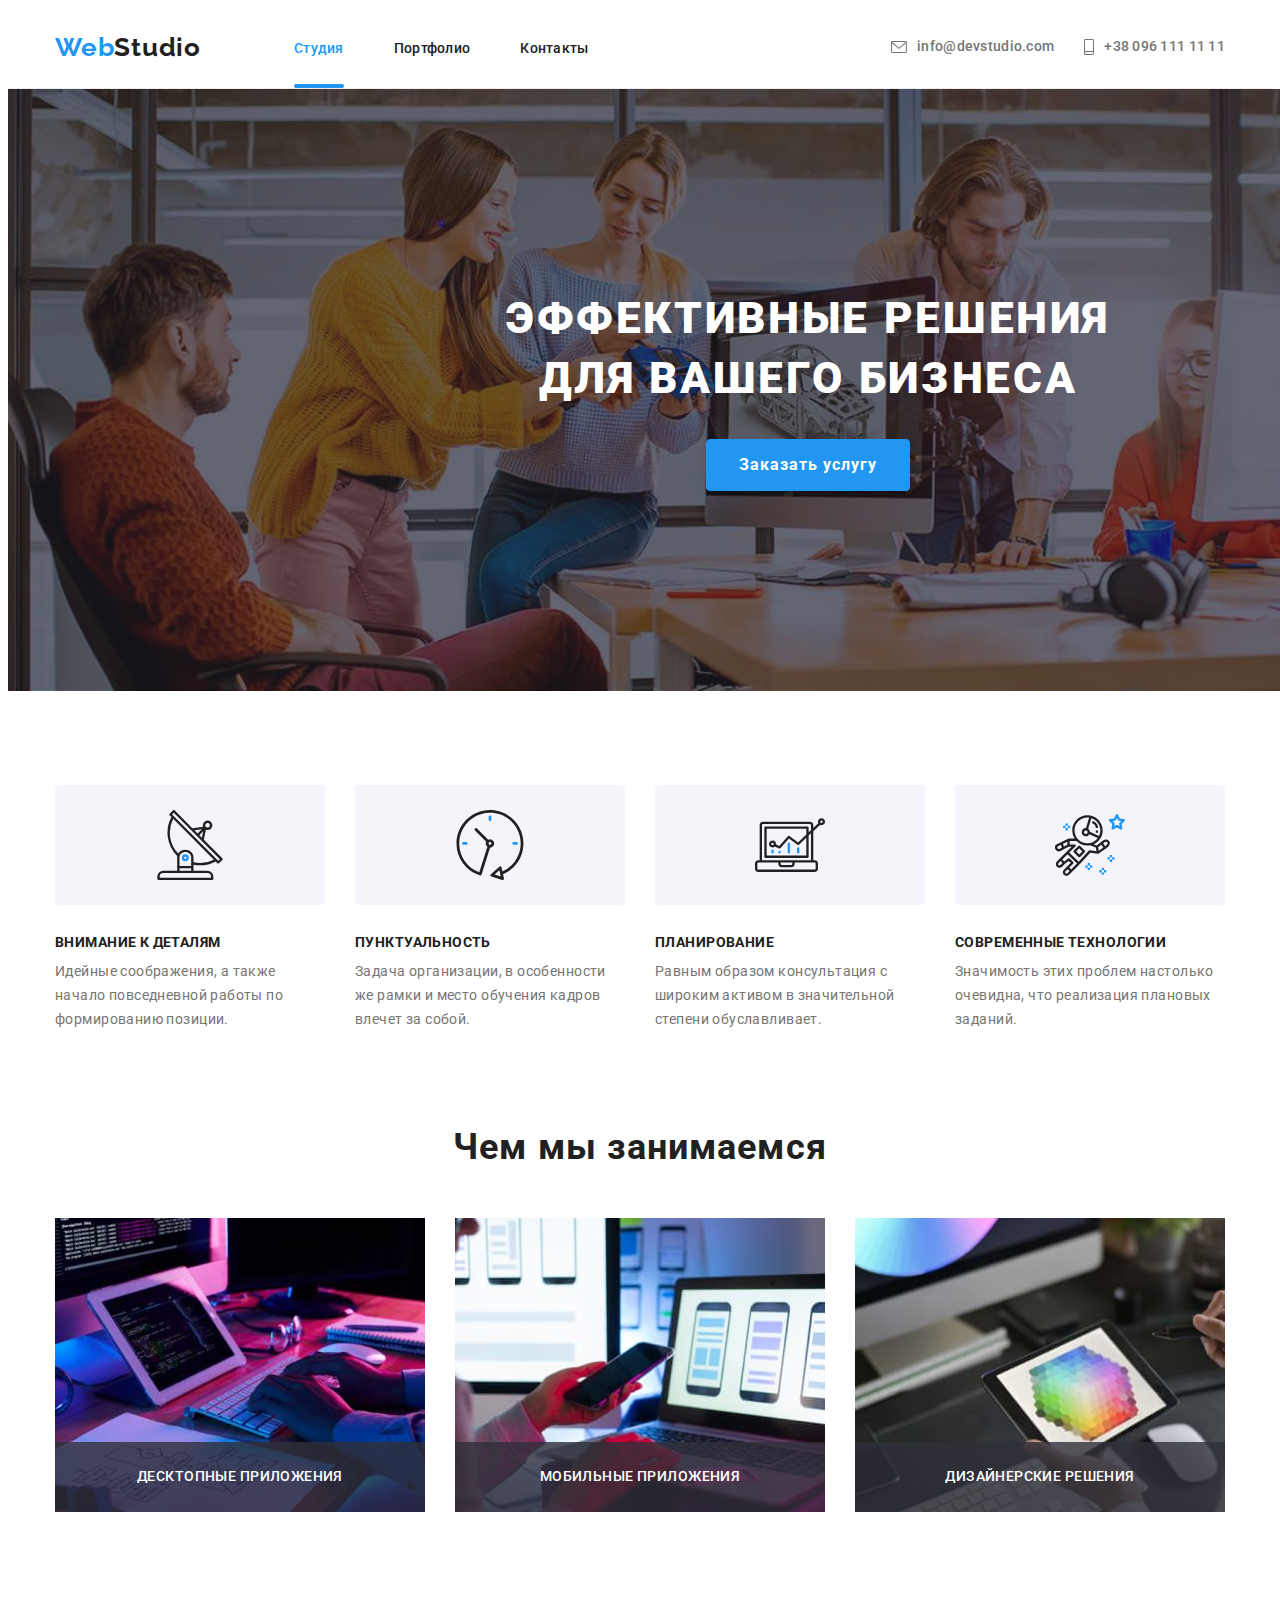
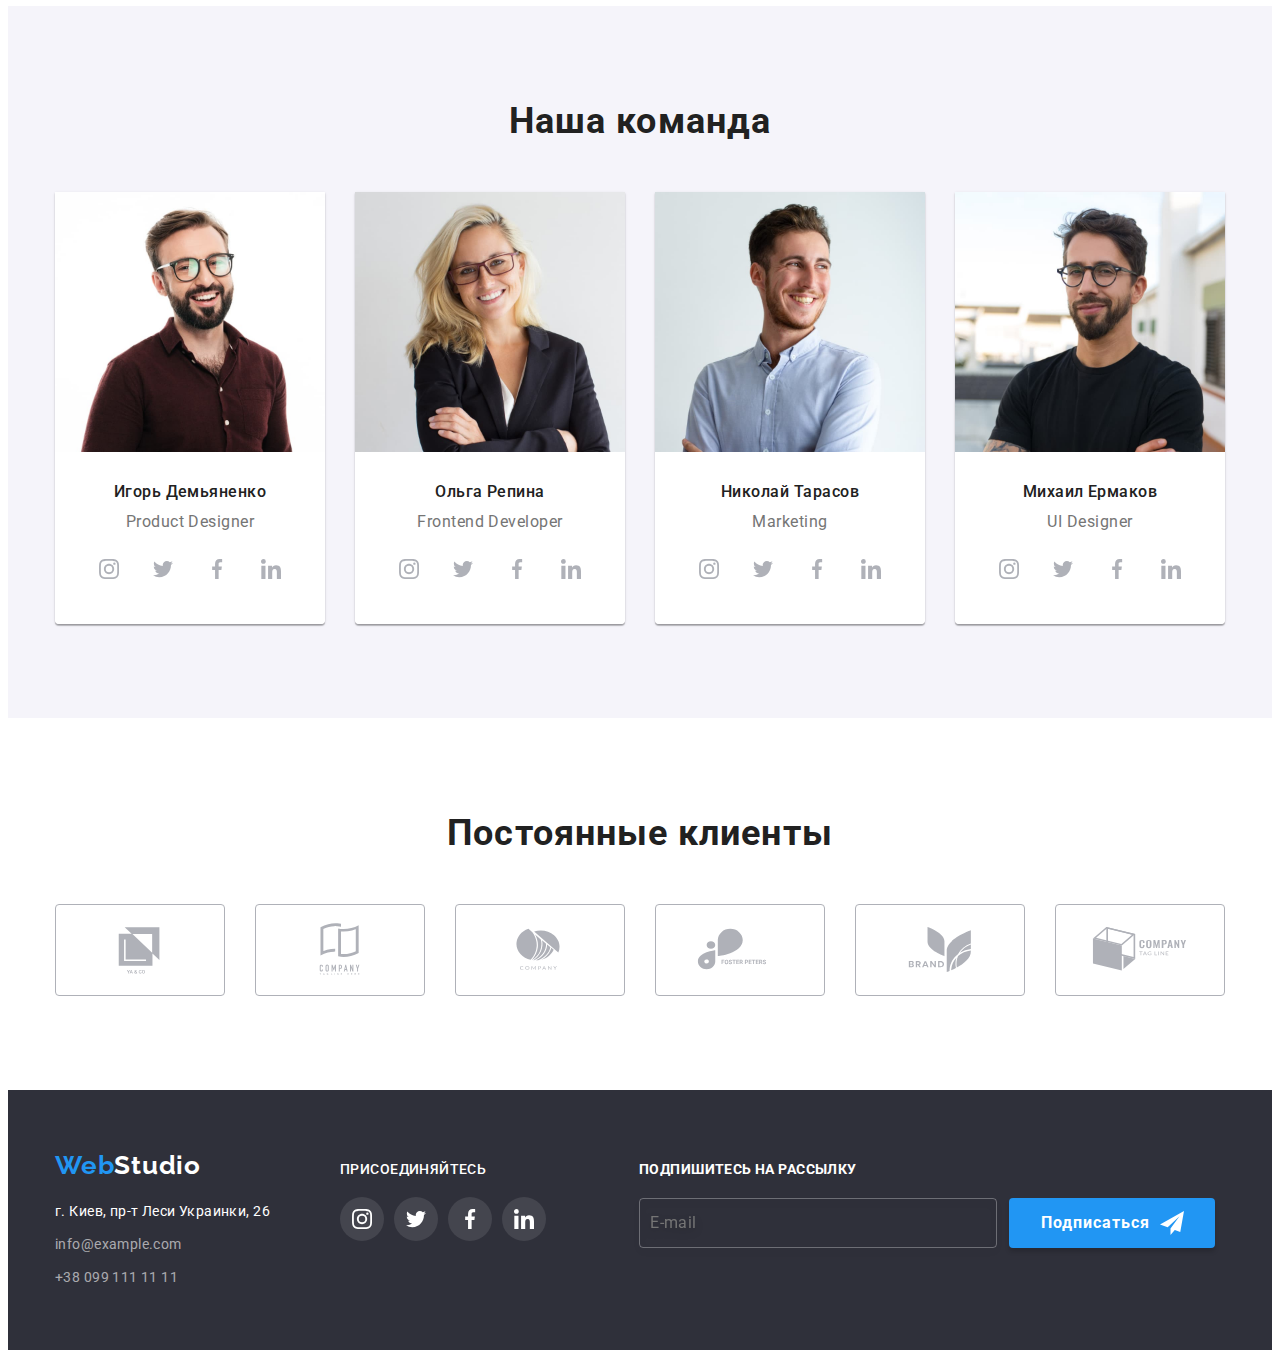
==== index.html @ c1adc7bf "полный рефакторинг css в sass" ====
<!DOCTYPE html>
<html lang="ru">
    <head>
        <meta charset="UTF-8" />
        <meta http-equiv="X-UA-Compatible" content="IE=edge" />
        <meta name="viewport" content="width=device-width, initial-scale=1.0" />
        <title>WebStudio</title>
        <link
            rel="stylesheet"
            href="https://cdnjs.cloudflare.com/ajax/libs/modern-normalize/1.1.0/modern-normalize.min.css"
            integrity="sha512-wpPYUAdjBVSE4KJnH1VR1HeZfpl1ub8YT/NKx4PuQ5NmX2tKuGu6U/JRp5y+Y8XG2tV+wKQpNHVUX03MfMFn9Q=="
            crossorigin="anonymous"
            referrerpolicy="no-referrer"
        />
        <link
            rel="stylesheet"
            href="https://cdnjs.cloudflare.com/ajax/libs/animate.css/4.1.1/animate.min.css"
        />
        <link rel="preconnect" href="https://fonts.googleapis.com" />
        <link rel="preconnect" href="https://fonts.gstatic.com" crossorigin />
        <link
            href="https://fonts.googleapis.com/css2?family=Raleway:wght@700&family=Roboto:wght@400;500;700;900&display=swap"
            rel="stylesheet"
        />
        <link href="./css/main.min.css" rel="stylesheet" />
    </head>
    <body>
        <header class="header">
            <div class="container header-container">
                <nav class="header-nav">
                    <a lang="en" href="./" class="header-logo link"
                        >Web<span class="dark-color">Studio</span></a
                    >
                    <ul class="list menu-list">
                        <li class="menu-item">
                            <a
                                class="menu-link link current"
                                href="./index.html"
                                >Студия</a
                            >
                        </li>
                        <li class="menu-item">
                            <a class="menu-link link" href="./portfolio.html"
                                >Портфолио</a
                            >
                        </li>
                        <li class="menu-item">
                            <a class="menu-link link" href="">Контакты</a>
                        </li>
                    </ul>
                </nav>
                <ul class="list header-connect">
                    <li>
                        <a
                            class="header-mail link"
                            href="mailto:info@devstudio.com"
                        >
                            info@devstudio.com
                            <svg
                                class="address-icon header-mail"
                                width="16px"
                                height="12px"
                            >
                                <use
                                    href="./images/sprite.svg#icon-envelope"
                                ></use>
                            </svg>
                        </a>
                    </li>
                    <li>
                        <a class="header-tel link" href="tel:+380961111111">
                            +38 096 111 11 11
                            <svg
                                class="address-icon header-tel"
                                width="10px"
                                height="16px"
                            >
                                <use
                                    href="./images/sprite.svg#icon-smartphone"
                                ></use>
                            </svg>
                        </a>
                    </li>
                </ul>
            </div>
        </header>

        <main>
            <section class="hero">
                <div class="container">
                    <h1 class="hero-title">
                        Эффективные решения для вашего бизнеса
                    </h1>
                    <button
                        data-modal-open
                        type="button"
                        class="main-btn btn-light hero-text"
                    >
                        Заказать услугу
                    </button>
                </div>
            </section>
            <section class="section">
                <div class="container">
                    <h2 class="visually-hidden">Наши особенности</h2>
                    <ul class="list section-features">
                        <li class="section-title-text">
                            <div class="section-icons">
                                <svg
                                    class="antenna-icon"
                                    width="70"
                                    height="70"
                                >
                                    <use
                                        href="./images/sprite.svg#icon-antenna"
                                    ></use>
                                </svg>
                            </div>
                            <h3 class="section-title">Внимание к деталям</h3>
                            <p class="section-text">
                                Идейные соображения, а также начало повседневной
                                работы по формированию позиции.
                            </p>
                        </li>
                        <li class="section-title-text">
                            <div class="section-icons">
                                <svg
                                    class="antenna-icon"
                                    width="70"
                                    height="70"
                                >
                                    <use
                                        href="./images/sprite.svg#icon-clock"
                                    ></use>
                                </svg>
                            </div>
                            <h3 class="section-title">Пунктуальность</h3>
                            <p class="section-text">
                                Задача организации, в особенности же рамки и
                                место обучения кадров влечет за собой.
                            </p>
                        </li>
                        <li class="section-title-text">
                            <div class="section-icons">
                                <svg
                                    class="antenna-icon"
                                    width="70"
                                    height="70"
                                >
                                    <use
                                        href="./images/sprite.svg#icon-diagram"
                                    ></use>
                                </svg>
                            </div>
                            <h3 class="section-title">Планирование</h3>
                            <p class="section-text">
                                Равным образом консультация с широким активом в
                                значительной степени обуславливает.
                            </p>
                        </li>
                        <li class="section-title-text">
                            <div class="section-icons">
                                <svg
                                    class="antenna-icon"
                                    width="70"
                                    height="70"
                                >
                                    <use
                                        href="./images/sprite.svg#icon-astronaut"
                                    ></use>
                                </svg>
                            </div>
                            <h3 class="section-title">
                                Современные технологии
                            </h3>
                            <p class="section-text">
                                Значимость этих проблем настолько очевидна, что
                                реализация плановых заданий.
                            </p>
                        </li>
                    </ul>
                </div>
            </section>
            <section class="section-after-hero">
                <div class="container">
                    <h2 class="desc-title">Чем мы занимаемся</h2>
                    <ul class="list desc-img">
                        <li class="desc-img-item">
                            <div class="desc-title-img">
                                <p class="desc-text-img">
                                    ДЕСКТОПНЫЕ ПРИЛОЖЕНИЯ
                                </p>
                                <img
                                    src="./images/img1.jpg"
                                    alt="программирование и вёрстка"
                                    width="370"
                                />
                            </div>
                        </li>
                        <li class="desc-img-item">
                            <div class="desc-title-img">
                                <p class="desc-text-img">
                                    МОБИЛЬНЫЕ ПРИЛОЖЕНИЯ
                                </p>
                                <img
                                    src="./images/img2.jpg"
                                    alt="работа с мобильными приложениями"
                                    width="370"
                                />
                            </div>
                        </li>
                        <li class="desc-img-item">
                            <div class="desc-title-img">
                                <p class="desc-text-img">
                                    ДИЗАЙНЕРСКИЕ РЕШЕНИЯ
                                </p>
                                <img
                                    src="./images/img3.jpg"
                                    alt="работа с цветовой гаммой"
                                    width="370"
                                />
                            </div>
                        </li>
                    </ul>
                </div>
            </section>
            <section class="section section-background">
                <div class="container">
                    <h2 class="desc-title">Наша команда</h2>
                    <ul class="list desc-img">
                        <li class="desc-img-title desc-img-border">
                            <img
                                src="./images/img4.jpg"
                                alt="фото Игоря Демьяненко"
                                width="270"
                            />
                            <div class="desc-person desc-white">
                                <h3 class="desc-title-text">
                                    Игорь Демьяненко
                                </h3>
                                <p lang="en" class="desc-text">
                                    Product Designer
                                </p>
                                <ul class="social-team social-list list">
                                    <li class="social-item">
                                        <a href="" class="social-link">
                                            <svg
                                                class="social-icon"
                                                width="20"
                                                height="20"
                                            >
                                                <use
                                                    href="./images/sprite.svg#icon-instagram"
                                                ></use>
                                            </svg>
                                        </a>
                                    </li>
                                    <li class="social-item">
                                        <a href="" class="social-link">
                                            <svg
                                                class="social-icon"
                                                width="20"
                                                height="20"
                                            >
                                                <use
                                                    href="./images/sprite.svg#icon-twitter"
                                                ></use>
                                            </svg>
                                        </a>
                                    </li>
                                    <li class="social-item">
                                        <a href="" class="social-link">
                                            <svg
                                                class="social-icon"
                                                width="20"
                                                height="20"
                                            >
                                                <use
                                                    href="./images/sprite.svg#icon-facebook"
                                                ></use>
                                            </svg>
                                        </a>
                                    </li>
                                    <li class="social-item">
                                        <a href="" class="social-link">
                                            <svg
                                                class="social-icon"
                                                width="20"
                                                height="20"
                                            >
                                                <use
                                                    href="./images/sprite.svg#icon-linkedin"
                                                ></use>
                                            </svg>
                                        </a>
                                    </li>
                                </ul>
                            </div>
                        </li>

                        <li class="desc-img-title desc-img-border">
                            <img
                                src="./images/img5.jpg"
                                alt="фото Ольги Репиной"
                                width="270"
                            />
                            <div class="desc-person desc-white">
                                <h3 class="desc-title-text">Ольга Репина</h3>
                                <p lang="en" class="desc-text">
                                    Frontend Developer
                                </p>
                                <ul class="social-team social-list list">
                                    <li class="social-item">
                                        <a href="" class="social-link">
                                            <svg
                                                class="social-icon"
                                                width="20"
                                                height="20"
                                            >
                                                <use
                                                    href="./images/sprite.svg#icon-instagram"
                                                ></use>
                                            </svg>
                                        </a>
                                    </li>
                                    <li class="social-item">
                                        <a href="" class="social-link">
                                            <svg
                                                class="social-icon"
                                                width="20"
                                                height="20"
                                            >
                                                <use
                                                    href="./images/sprite.svg#icon-twitter"
                                                ></use>
                                            </svg>
                                        </a>
                                    </li>
                                    <li class="social-item">
                                        <a href="" class="social-link">
                                            <svg
                                                class="social-icon"
                                                width="20"
                                                height="20"
                                            >
                                                <use
                                                    href="./images/sprite.svg#icon-facebook"
                                                ></use>
                                            </svg>
                                        </a>
                                    </li>
                                    <li class="social-item">
                                        <a href="" class="social-link">
                                            <svg
                                                class="social-icon"
                                                width="20"
                                                height="20"
                                            >
                                                <use
                                                    href="./images/sprite.svg#icon-linkedin"
                                                ></use>
                                            </svg>
                                        </a>
                                    </li>
                                </ul>
                            </div>
                        </li>
                        <li class="desc-img-title desc-img-border">
                            <img
                                src="./images/img6.jpg"
                                alt="фото Николая Тарасова"
                                width="270"
                            />
                            <div class="desc-person desc-white">
                                <h3 class="desc-title-text">Николай Тарасов</h3>
                                <p lang="en" class="desc-text">Marketing</p>
                                <ul class="social-team social-list list">
                                    <li class="social-item">
                                        <a href="" class="social-link">
                                            <svg
                                                class="social-icon"
                                                width="20"
                                                height="20"
                                            >
                                                <use
                                                    href="./images/sprite.svg#icon-instagram"
                                                ></use>
                                            </svg>
                                        </a>
                                    </li>
                                    <li class="social-item">
                                        <a href="" class="social-link">
                                            <svg
                                                class="social-icon"
                                                width="20"
                                                height="20"
                                            >
                                                <use
                                                    href="./images/sprite.svg#icon-twitter"
                                                ></use>
                                            </svg>
                                        </a>
                                    </li>
                                    <li class="social-item">
                                        <a href="" class="social-link">
                                            <svg
                                                class="social-icon"
                                                width="20"
                                                height="20"
                                            >
                                                <use
                                                    href="./images/sprite.svg#icon-facebook"
                                                ></use>
                                            </svg>
                                        </a>
                                    </li>
                                    <li class="social-item">
                                        <a href="" class="social-link">
                                            <svg
                                                class="social-icon"
                                                width="20"
                                                height="20"
                                            >
                                                <use
                                                    href="./images/sprite.svg#icon-linkedin"
                                                ></use>
                                            </svg>
                                        </a>
                                    </li>
                                </ul>
                            </div>
                        </li>
                        <li class="desc-img-title desc-img-border">
                            <img
                                src="./images/img7.jpg"
                                alt="фото Михаила Ермакова"
                                width="270"
                            />
                            <div class="desc-person desc-white">
                                <h3 class="desc-title-text">Михаил Ермаков</h3>
                                <p lang="en" class="desc-text">UI Designer</p>
                                <ul class="social-team social-list list">
                                    <li class="social-item">
                                        <a href="" class="social-link">
                                            <svg
                                                class="social-icon"
                                                width="20"
                                                height="20"
                                            >
                                                <use
                                                    href="./images/sprite.svg#icon-instagram"
                                                ></use>
                                            </svg>
                                        </a>
                                    </li>
                                    <li class="social-item">
                                        <a href="" class="social-link">
                                            <svg
                                                class="social-icon"
                                                width="20"
                                                height="20"
                                            >
                                                <use
                                                    href="./images/sprite.svg#icon-twitter"
                                                ></use>
                                            </svg>
                                        </a>
                                    </li>
                                    <li class="social-item">
                                        <a href="" class="social-link">
                                            <svg
                                                class="social-icon"
                                                width="20"
                                                height="20"
                                            >
                                                <use
                                                    href="./images/sprite.svg#icon-facebook"
                                                ></use>
                                            </svg>
                                        </a>
                                    </li>
                                    <li class="social-item">
                                        <a href="" class="social-link">
                                            <svg
                                                class="social-icon"
                                                width="20"
                                                height="20"
                                            >
                                                <use
                                                    href="./images/sprite.svg#icon-linkedin"
                                                ></use>
                                            </svg>
                                        </a>
                                    </li>
                                </ul>
                            </div>
                        </li>
                    </ul>
                </div>
            </section>
            <section class="section">
                <div class="container">
                    <h2 class="clients-title">Постоянные клиенты</h2>
                    <ul class="list clients">
                        <li class="logo-icon logo-after-icon">
                            <a href="" class="clients-logo">
                                <svg
                                    class="clients-logo-icon"
                                    width="106"
                                    height="60"
                                >
                                    <use
                                        href="./images/sprite.svg#icon-logo1"
                                    ></use>
                                </svg>
                            </a>
                        </li>
                        <li class="logo-icon logo-after-icon">
                            <a href="" class="clients-logo">
                                <svg
                                    class="clients-logo-icon"
                                    width="106"
                                    height="60"
                                >
                                    <use
                                        href="./images/sprite.svg#icon-logo2"
                                    ></use>
                                </svg>
                            </a>
                        </li>
                        <li class="logo-icon logo-after-icon">
                            <a href="" class="clients-logo">
                                <svg
                                    class="clients-logo-icon"
                                    width="106"
                                    height="60"
                                >
                                    <use
                                        href="./images/sprite.svg#icon-logo3"
                                    ></use>
                                </svg>
                            </a>
                        </li>
                        <li class="logo-icon logo-after-icon">
                            <a href="" class="clients-logo">
                                <svg
                                    class="clients-logo-icon"
                                    width="106"
                                    height="60"
                                >
                                    <use
                                        href="./images/sprite.svg#icon-logo4"
                                    ></use>
                                </svg>
                            </a>
                        </li>
                        <li class="logo-icon logo-after-icon">
                            <a href="" class="clients-logo">
                                <svg
                                    class="clients-logo-icon"
                                    width="106"
                                    height="60"
                                >
                                    <use
                                        href="./images/sprite.svg#icon-logo5"
                                    ></use>
                                </svg>
                            </a>
                        </li>
                        <li class="logo-icon logo-after-icon">
                            <a href="" class="clients-logo">
                                <svg
                                    class="clients-logo-icon"
                                    width="106"
                                    height="60"
                                >
                                    <use
                                        href="./images/sprite.svg#icon-logo6"
                                    ></use>
                                </svg>
                            </a>
                        </li>
                    </ul>
                </div>
            </section>
        </main>
        <footer class="footer">
            <div class="container footer-container">
                <div>
                    <a lang="en" href="./" class="footer-logo link"
                        >Web<span class="white-color">Studio</span></a
                    >
                    <address class="footer-address white-color">
                        г. Киев, пр-т Леси Украинки, 26
                    </address>
                    <ul class="list">
                        <li class="footer-connect">
                            <a
                                href="mailto:info@example.com"
                                class="footer-mail link"
                                >info@example.com</a
                            >
                        </li>
                        <li class="footer-connect">
                            <a href="tel:+380991111111" class="footer-tele link"
                                >+38 099 111 11 11</a
                            >
                        </li>
                    </ul>
                </div>
                <div class="footer-join">
                    <h3 class="footer-join-title">Присоединяйтесь</h3>
                    <ul class="social-team social-list list">
                        <li class="join-item">
                            <a href="" class="join-link">
                                <svg class="join-icon" width="20" height="20">
                                    <use
                                        href="./images/sprite.svg#icon-instagram"
                                    ></use>
                                </svg>
                            </a>
                        </li>
                        <li class="join-item">
                            <a href="" class="join-link">
                                <svg class="join-icon" width="20" height="20">
                                    <use
                                        href="./images/sprite.svg#icon-twitter"
                                    ></use>
                                </svg>
                            </a>
                        </li>
                        <li class="join-item">
                            <a href="" class="join-link">
                                <svg class="join-icon" width="20" height="20">
                                    <use
                                        href="./images/sprite.svg#icon-facebook"
                                    ></use>
                                </svg>
                            </a>
                        </li>
                        <li class="join-item">
                            <a href="" class="join-link">
                                <svg class="join-icon" width="20" height="20">
                                    <use
                                        href="./images/sprite.svg#icon-linkedin"
                                    ></use>
                                </svg>
                            </a>
                        </li>
                    </ul>
                </div>
                <div class="footer-mailing">
                    <p class="footer-mailing-text">Подпишитесь на рассылку</p>
                    <form class="footer-mailing-field">
                        <input
                            type="email"
                            class="footer-mailing-email"
                            name="e-mail"
                            placeholder="E-mail"
                        />
                        <button class="footer-subscribe-button">
                            Подписаться
                            <svg
                                width="24"
                                height="24"
                                fill="none"
                                xmlns="http://www.w3.org/2000/svg"
                                class="footer-subscribe-icon"
                            >
                                <path
                                    d="M24 0 0 13.5l7.67 2.84L19.5 5.25l-8.998 12.14.007.002-.009-.002V24l4.301-5.018L20.251 21 24 0Z"
                                    fill="#fff"
                                />
                            </svg>
                        </button>
                    </form>
                </div>
            </div>
        </footer>
        <div class="backdrop is-hidden" data-modal>
            <div class="modal">
                <button data-modal-close class="modal-btn">
                    <svg class="modal-close-icon" width="18px" height="18px">
                        <use href="./images/sprite.svg#icon-close"></use>
                    </svg>
                </button>
                <form action="#" class="modal-form">
                    <p class="modal-form-head">
                        Оставьте свои данные, мы вам перезвоним
                    </p>

                    <label class="modal-form-field"
                        >Имя
                        <span class="modal-form-wrapper"
                            ><input
                                type="text"
                                class="modal-form-input"
                                name="user-name"
                                minlength="2"
                                pattern="[a-zA-Zа-яёА-ЯЁ]+"
                                title="Имя должно содержать символы кириллицы и латиницы"
                                required
                            />
                            <svg
                                class="modal-form-icon"
                                width="18px"
                                height="18px"
                            >
                                <use
                                    href="./images/modal-symbol-defs.svg#icon-modal-person"
                                ></use>
                            </svg>
                        </span>
                    </label>

                    <label class="modal-form-field"
                        >Телефон
                        <span class="modal-form-wrapper">
                            <input
                                type="tel"
                                class="modal-form-input"
                                name="user-tel"
                                pattern="[0-9]{3}-[0-9]{3}-[0-9]{2}-[0-9]{2}"
                                title="099-000-00-00"
                            />
                            <svg
                                class="modal-form-icon"
                                width="18px"
                                height="18px"
                            >
                                <use
                                    href="./images/modal-symbol-defs.svg#icon-modal-phone"
                                ></use>
                            </svg>
                        </span>
                    </label>

                    <label class="modal-form-field"
                        >Почта
                        <span class="modal-form-wrapper">
                            <input
                                type="email"
                                class="modal-form-input"
                                name="user-mail"
                            />
                            <svg
                                class="modal-form-icon"
                                width="18px"
                                height="18px"
                            >
                                <use
                                    href="./images/modal-symbol-defs.svg#icon-modal-email"
                                ></use>
                            </svg>
                        </span>
                    </label>

                    <label class="modal-form-field"
                        >Комментарий
                        <textarea
                            class="modal-form-message"
                            name="user-message"
                            placeholder="Введите текст"
                        ></textarea>
                    </label>

                    <input
                        type="checkbox"
                        id="accept-policy"
                        class="modal-form-checkbox visually-hidden"
                    />
                    <label for="accept-policy" class="modal-form-checkbox-label"
                        >Соглашаюсь с рассылкой и принимаю&nbsp;
                        <a class="accept-policy-contract" href="#"
                            >Условия договора</a
                        ></label
                    >
                </form>
                <button class="modal-form-button" type="submit">
                    Отправить
                </button>
            </div>
        </div>
        <script src="./js/modal.js"></script>
    </body>
</html>
---- css/main.min.css ----
:root{--primary-text-color: #212121;--title-text-color: #757575;--accent-color: #2196f3;--primary-white-color: #ffffff;--accent-secondary-color: #f5f4fa;--background-section-color: #2f303a;--secondary-title-color: #212121}.visually-hidden{position:absolute;white-space:nowrap;width:1px;height:1px;overflow:hidden;border:0;padding:0;clip:rect(0 0 0 0);clip-path:inset(50%);margin:-1px}*,*::before,*::after{box-sizing:border-box}body{color:var(--primary-text-color);font-family:'Roboto', sans-serif}p,h1,h2,h3,h4,h5,h6{margin:0}ul{margin:0;padding:0}button{cursor:pointer}img{display:block}.list{list-style:none}.link{text-decoration:none}.container{width:1200px;padding-left:15px;padding-right:15px;margin:0 auto}.section{padding-top:94px;padding-bottom:94px}.section-after-hero{padding-bottom:94px}.section-background{background-color:#f5f4fa}.section-features{display:flex;align-items:center}.section-title{font-weight:bold;font-size:14px;line-height:1.14;letter-spacing:0.03em;text-transform:uppercase;color:var(--primary-text-color);margin-top:30px}.section-text{margin-top:10px;font-weight:normal;font-size:14px;line-height:1.71;letter-spacing:0.03em;color:var(--title-text-color)}.section-title-text:last-child{margin-right:0}.section-title-text{width:270px;margin-right:30px}.section-icons{border-radius:4px;background-color:#f5f4fa;width:270px;height:120px;display:flex;justify-content:center;align-items:center}.main-btn{font-family:inherit;font-weight:bold;font-size:16px;line-height:1.87;text-align:center;letter-spacing:0.06em;background-color:var(--accent-color);border-radius:4px;border:1px solid var(--accent-color);padding:10px 32px 10px 32px;margin-top:30px;box-shadow:0px 4px 4px rgba(0,0,0,0.15);transition:color 250ms cubic-bezier(0.4, 0, 0.2, 1),background-color 250ms cubic-bezier(0.4, 0, 0.2, 1)}.main-btn:hover,.main-btn:focus{background-color:#188ce8}.btn-light{color:var(--primary-white-color)}.social-link{width:100%;height:100%;display:flex;border-radius:50%;align-items:center;justify-content:center;transition:fill 250ms cubic-bezier(0.4, 0, 0.2, 1),background-color 250ms cubic-bezier(0.4, 0, 0.2, 1)}.social-link:hover,.social-link:focus{background-color:var(--accent-color)}.social-link:hover .social-icon,.social-link:focus .social-icon{fill:#ffffff}.social-list{display:flex;justify-content:center}.menu-list .link.current{color:var(--accent-color)}.menu-list{display:flex}.menu-link{font-weight:500;font-size:14px;line-height:1.14;letter-spacing:0.02em;color:var(--primary-text-color);transition:color 250ms cubic-bezier(0.4, 0, 0.2, 1),background-color 250ms cubic-bezier(0.4, 0, 0.2, 1);position:relative}.menu-link:hover,.menu-link:focus{color:var(--accent-color)}.menu-link.current::after{content:'';width:100%;height:4px;background-color:var(--accent-color);border-radius:2px;position:absolute;left:0;bottom:-32px;cursor:default}.backdrop{width:100vw;height:100vh;background:rgba(0,0,0,0.2);position:fixed;top:0;transition:opacity 250ms cubic-bezier(0.4, 0, 0.2, 1),visibility 250ms cubic-bezier(0.4, 0, 0.2, 1)}.backdrop.is-hidden{visibility:hidden;opacity:0;pointer-events:none}.modal{position:absolute;width:528px;height:581px;background-color:#ffffff;box-shadow:0px 1px 3px rgba(0,0,0,0.12),0px 1px 1px rgba(0,0,0,0.14),0px 2px 1px rgba(0,0,0,0.2);border-radius:4px;top:50%;left:50%;transform:translate(-50%, -50%);padding:40px}.modal-close-icon{fill:#000000;transition:fill 250ms cubic-bezier(0.4, 0, 0.2, 1)}.modal-close-icon:focus,.modal-close-icon:hover{fill:var(--accent-color)}.modal-btn{border:1px solid rgba(0,0,0,0.1);background-color:transparent;width:30px;height:30px;border-radius:50%;position:absolute;top:10px;right:10px;display:flex;align-items:center;justify-content:center}.modal-form{display:flex;flex-direction:column}.modal-form-head{font-family:Roboto;font-style:normal;font-weight:bold;font-size:20px;line-height:1.15;text-align:center;letter-spacing:0.03em;margin-bottom:12px}.modal-form-field{font-family:Roboto;font-style:normal;font-weight:normal;font-size:12px;line-height:1.17;letter-spacing:0.01em;margin-bottom:10px;color:#757575}.modal-form-wrapper{position:relative;margin-top:4px;display:block}.modal-form-input{width:100%;border:1px solid rgba(33,33,33,0.2);border-radius:4px;height:40px;padding-left:30px;transition:border-color 250ms cubic-bezier(0.4, 0, 0.2, 1)}.modal-form-input:focus{outline:none;border-color:var(--accent-color)}.modal-form-message{width:100%;height:120px;border:1px solid rgba(33,33,33,0.2);border-radius:4px;resize:none;margin-top:6px;padding:12px 16px;transition:border-color 250ms cubic-bezier(0.4, 0, 0.2, 1);font-family:Roboto;font-style:normal;font-weight:normal;font-size:12px;line-height:1.17;letter-spacing:0.01em}.modal-form-message:focus{outline:none;border-color:var(--accent-color)}.modal-form-message::placeholder{color:rgba(177,117,117,0.5)}.modal-form-button{font-family:Roboto;font-style:normal;font-weight:bold;font-size:16px;line-height:1.87;letter-spacing:0.06em;text-align:center;background-color:#2196f3;box-shadow:0px 4px 4px rgba(0,0,0,0.15);border-radius:4px;border:1px solid var(--accent-color);color:#ffffff;transition:background-color 250ms cubic-bezier(0.4, 0, 0.2, 1);padding:10px 55px 10px 56px;margin:0 auto;display:flex}.modal-form-button:hover,.modal-form-button:focus{background-color:#188ce8}.modal-form-icon{position:absolute;top:50%;left:12px;transform:translateY(-50%);transition:fill 250ms cubic-bezier(0.4, 0, 0.2, 1)}.modal-form-input:focus+.modal-form-icon{fill:var(--accent-color)}.modal-form-checkbox-label{display:flex;align-items:center;justify-content:center;margin-bottom:30px;font-size:14px;color:#757575;font-style:normal;font-weight:normal;font-size:14px;line-height:1.71;letter-spacing:0.03em}.modal-form-checkbox-label::before{content:'';display:block;width:16px;height:15px;border:2px solid #212121;border-radius:2px;box-shadow:0px 1px 3px rgba(0,0,0,0.12),0px 1px 1px rgba(0,0,0,0.14),0px 2px 1px rgba(0,0,0,0.2);cursor:pointer;margin-right:7px}.accept-policy-contract{color:#2196f3}.modal-form-checkbox:checked+.modal-form-checkbox-label::before{background-image:url(../images/icon-check.svg);background-color:var(--accent-color);border:1px solid var(--accent-color);background-origin:border-box}.modal-form-checkbox:focus+.modal-form-checkbox-label::before{outline:0.5px solid black}.header{border-bottom:1px solid #ececec;padding-top:24px;padding-bottom:25px;z-index:3;width:100%}.header-nav{display:flex;align-items:center}.header-container{display:flex;align-items:center}.header-connect{display:flex;margin-left:auto}.header-connect :not(:last-child){margin-right:30px}.menu-item:not(:last-child){margin-right:50px}.header-tel{font-weight:500;font-size:14px;line-height:1.14;letter-spacing:0.02em;color:var(--title-text-color);display:flex;flex-direction:row-reverse;transition:color 250ms cubic-bezier(0.4, 0, 0.2, 1),background-color 250ms cubic-bezier(0.4, 0, 0.2, 1)}.header-mail{font-weight:500;font-size:14px;line-height:1.14;letter-spacing:0.02em;color:var(--title-text-color);display:flex;flex-direction:row-reverse;align-items:center;justify-content:center;transition:color 250ms cubic-bezier(0.4, 0, 0.2, 1),background-color 250ms cubic-bezier(0.4, 0, 0.2, 1)}.address-icon{margin-right:10px;fill:#757575;transition:fill 250ms cubic-bezier(0.4, 0, 0.2, 1)}.header-logo{font-family:'Raleway';font-weight:bold;font-size:26px;line-height:1.19;letter-spacing:0.03em;color:var(--accent-color);margin-right:93px}.dark-color{color:var(--primary-text-color)}.white-color{color:var(--primary-white-color)}.header-mail:hover,.header-mail:focus,.header-tel:hover,.header-tel:focus{color:var(--accent-color)}.header-mail:hover .address-icon,.header-mail:focus .address-icon,.header-tel:hover .address-icon,.header-tel:focus .address-icon{fill:var(--accent-color)}.hero{background-color:var(--background-section-color);text-align:center;padding:200px 0;background-image:linear-gradient(rgba(47,48,58,0.4), rgba(47,48,58,0.4)),url(../images/hero.jpg);width:1600px;margin:0 auto;background-position:center;background-repeat:no-repeat;background-size:cover}.hero-title{font-weight:900;font-size:44px;line-height:1.36;text-align:center;letter-spacing:0.06em;text-transform:uppercase;color:var(--primary-white-color);width:696px;margin:0 auto}.hero-text{font-weight:bold;font-size:16px;line-height:1.87;text-align:center;letter-spacing:0.06em;color:var(--primary-white-color)}.desc-img{display:flex}.desc-img-item:not(:last-child){margin-right:30px}.desc-img-title:not(:last-child){margin-right:30px}.desc-title{font-weight:bold;font-size:36px;line-height:1.17;text-align:center;letter-spacing:0.03em;color:var(--primary-text-color);text-align:center;margin-bottom:50px}.desc-white{background-color:#ffffff}.desc-text{font-weight:normal;font-size:16px;line-height:1.19;text-align:center;letter-spacing:0.03em;color:var(--title-text-color);margin-top:10px;margin-bottom:16px}.desc-title-text{font-weight:500;font-size:16px;line-height:1.19;text-align:center;letter-spacing:0.03em;color:var(--primary-text-color)}.desc-img-border{box-shadow:0px 1px 3px rgba(0,0,0,0.12),0px 1px 1px rgba(0,0,0,0.14),0px 2px 1px rgba(0,0,0,0.2);border-radius:0px 0px 4px 4px;border-bottom:solid #ffffff}.desc-person{padding-top:30px;padding-bottom:30px}.desc-title-img{background-color:rgba(47,48,58,0.8);position:relative}.desc-text-img{font-weight:500;font-size:14px;line-height:1.14;text-align:center;letter-spacing:0.03em;text-transform:uppercase;background:rgba(47,48,58,0.8);color:#ffffff;bottom:0;left:0;padding-top:27px;padding-bottom:27px;position:absolute;width:100%;display:flex;justify-content:center;align-items:center}.social-item{width:44px;height:44px;margin-right:10px}.social-item:last-child{margin-right:0}.social-icon{fill:#afb1b8}.clients-title{font-family:Roboto;font-style:normal;font-weight:bold;font-size:36px;line-height:42px;text-align:center;letter-spacing:0.03em;color:#212121;margin-bottom:50px}.clients{display:flex}.logo-icon:not(:last-child){margin-right:30px}.logo-icon:last-child{margin-right:0}.logo-after-icon{width:170px;height:92px;border:1px solid #afb1b8;border-radius:4px;background-position:center;background-size:106px;background-repeat:no-repeat}.logo-after-icon:hover,.logo-after-icon:focus{border-color:var(--accent-color)}.clients-logo{width:100%;height:100%;display:flex;align-items:center;justify-content:center;fill:#afb1b8;transition:fill 250ms cubic-bezier(0.4, 0, 0.2, 1),background-color 250ms cubic-bezier(0.4, 0, 0.2, 1)}.clients-logo:hover,.clients-logo:focus{fill:var(--accent-color)}.portfolio-title{font-weight:bold;font-size:18px;line-height:2;letter-spacing:0.06em;color:var(--primary-text-color)}.portfolio-title-text{font-weight:normal;font-size:16px;line-height:1.87;letter-spacing:0.03em;color:var(--title-text-color)}.portfolio-btn{font-family:inherit;font-weight:500;font-size:16px;line-height:1.62;text-align:center;letter-spacing:0.03em;padding:6px 22px;border-radius:4px;border:none;transition:color 250ms cubic-bezier(0.4, 0, 0.2, 1),background-color 250ms cubic-bezier(0.4, 0, 0.2, 1),box-shadow 250ms cubic-bezier(0.4, 0, 0.2, 1)}.portfolio-btn:hover,.portfolio-btn:focus{background:#2196f3;color:var(--primary-white-color);box-shadow:0px 3px 1px rgba(0,0,0,0.1),0px 1px 2px rgba(0,0,0,0.08),0px 2px 2px rgba(0,0,0,0.12)}.portfolio-nav{display:flex;justify-content:center;margin-bottom:50px}.portfolio-btn-title:not(:last-child){margin-right:8px}.portfolio-main{display:flex;flex-wrap:wrap;margin-right:-30px;margin-bottom:-30px}.portfolio-main-title{flex-basis:calc(100% / 3 - 30px);margin-right:30px;margin-bottom:30px}.portfolio-frame{padding:20px 24px;background:#ffffff;border:1px solid #eeeeee}.portfolio-focus:hover,.portfolio-focus:focus{box-shadow:0px 1px 1px rgba(0,0,0,0.12),0px 4px 4px rgba(0,0,0,0.06),1px 4px 6px rgba(0,0,0,0.16)}.portfolio-focus{transition:box-shadow 250ms cubic-bezier(0.4, 0, 0.2, 1)}.portfolio-focus-text{font-family:Roboto;font-style:normal;font-weight:normal;font-size:18px;line-height:1.56;letter-spacing:0.03em;position:absolute;top:0;left:0;color:#ffffff;background-color:rgba(33,150,243,0.9);padding:63px 24px;height:100%;transform:translateY(100%);transition:transform 250ms cubic-bezier(0.4, 0, 0.2, 1)}.portfolio-item-wrap{position:relative;overflow:hidden}.portfolio-main-title:hover .portfolio-focus-text{transform:translateY(0)}.footer{background-color:var(--background-section-color);padding-top:60px;padding-bottom:60px;display:flex;align-items:center}.footer-join{margin-left:70px}.footer-join-title{font-style:normal;font-weight:500;font-size:14px;line-height:16px;letter-spacing:0.03em;text-transform:uppercase;color:#ffffff;margin-bottom:20px}.footer-list{display:flex;justify-content:center}.footer-address{font-style:normal;font-weight:normal;font-size:14px;line-height:1.71;letter-spacing:0.03em;margin-top:20px}.footer-mail{font-weight:normal;font-size:14px;line-height:1.71;letter-spacing:0.03em;color:rgba(255,255,255,0.6);transition:color 250ms cubic-bezier(0.4, 0, 0.2, 1),background-color 250ms cubic-bezier(0.4, 0, 0.2, 1)}.footer-tele{font-weight:normal;font-size:14px;line-height:1.71;letter-spacing:0.03em;color:rgba(255,255,255,0.6);transition:color 250ms cubic-bezier(0.4, 0, 0.2, 1),background-color 250ms cubic-bezier(0.4, 0, 0.2, 1)}.footer-logo{font-family:'Raleway';font-weight:bold;font-size:26px;line-height:1.19;letter-spacing:0.03em;color:var(--accent-color);display:flex}.footer-connect{margin-top:9px}.footer-container{display:flex;align-items:baseline}.footer-tele:hover,.footer-tele:focus,.footer-mail:hover,.footer-mail:focus{color:var(--accent-color)}.footer-mailing{margin-left:93px}.footer-mailing-field{display:flex}.footer-mailing-text{font-family:Roboto;font-style:normal;font-weight:bold;font-size:14px;line-height:1.14;letter-spacing:0.03em;text-transform:uppercase;color:#ffffff;margin-bottom:20px}.footer-mailing-email{resize:none;background-color:transparent;width:358px;height:50px;border:1px solid rgba(255,255,255,0.3);box-sizing:border-box;filter:drop-shadow(0px 4px 4px rgba(0,0,0,0.15));border-radius:4px;padding:10px;color:#ffffff;font-family:Roboto;font-style:normal;font-weight:normal;font-size:16px;line-height:1.25;letter-spacing:0.03em}.footer-subscribe-button{padding:10px 28px 10px 29px;margin-left:12px;height:50px;background-color:var(--accent-color);border:solid var(--accent-color);color:#ffffff;font-family:Roboto;font-style:normal;font-weight:bold;font-size:16px;line-height:1.87;text-align:center;letter-spacing:0.06em;box-shadow:0px 4px 4px rgba(0,0,0,0.15);border-radius:4px;display:flex;align-items:center}.footer-subscribe-icon{margin-left:10px}.join-item{width:44px;height:44px;margin-right:10px}.join-item:last-child{margin-right:0}.join-link:hover,.join-link:focus{background-color:var(--accent-color);border-radius:50%}.join-icon{fill:#ffffff}.join-link{width:100%;height:100%;display:flex;align-items:center;justify-content:center;background:rgba(255,255,255,0.1);border-radius:50%;transition:fill 250ms cubic-bezier(0.4, 0, 0.2, 1),background-color 250ms cubic-bezier(0.4, 0, 0.2, 1)}
/*# sourceMappingURL=main.min.css.map */
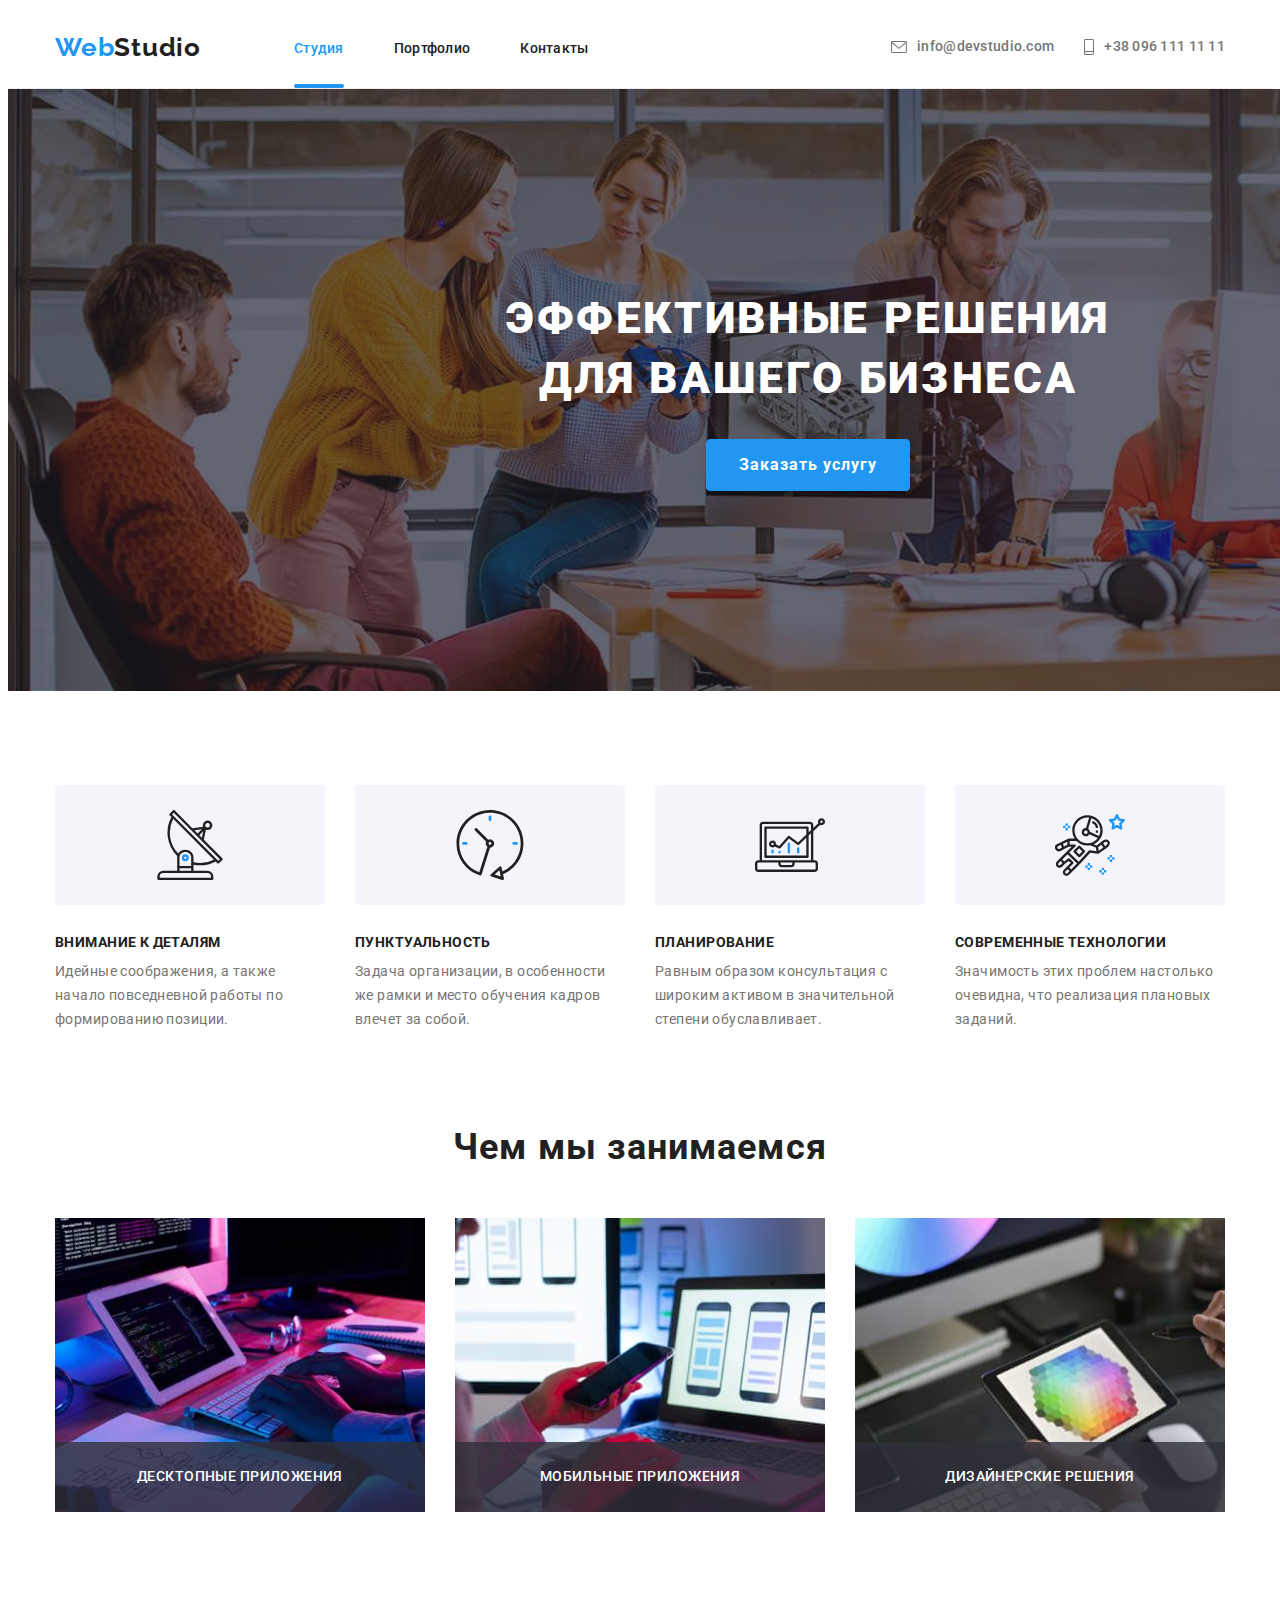
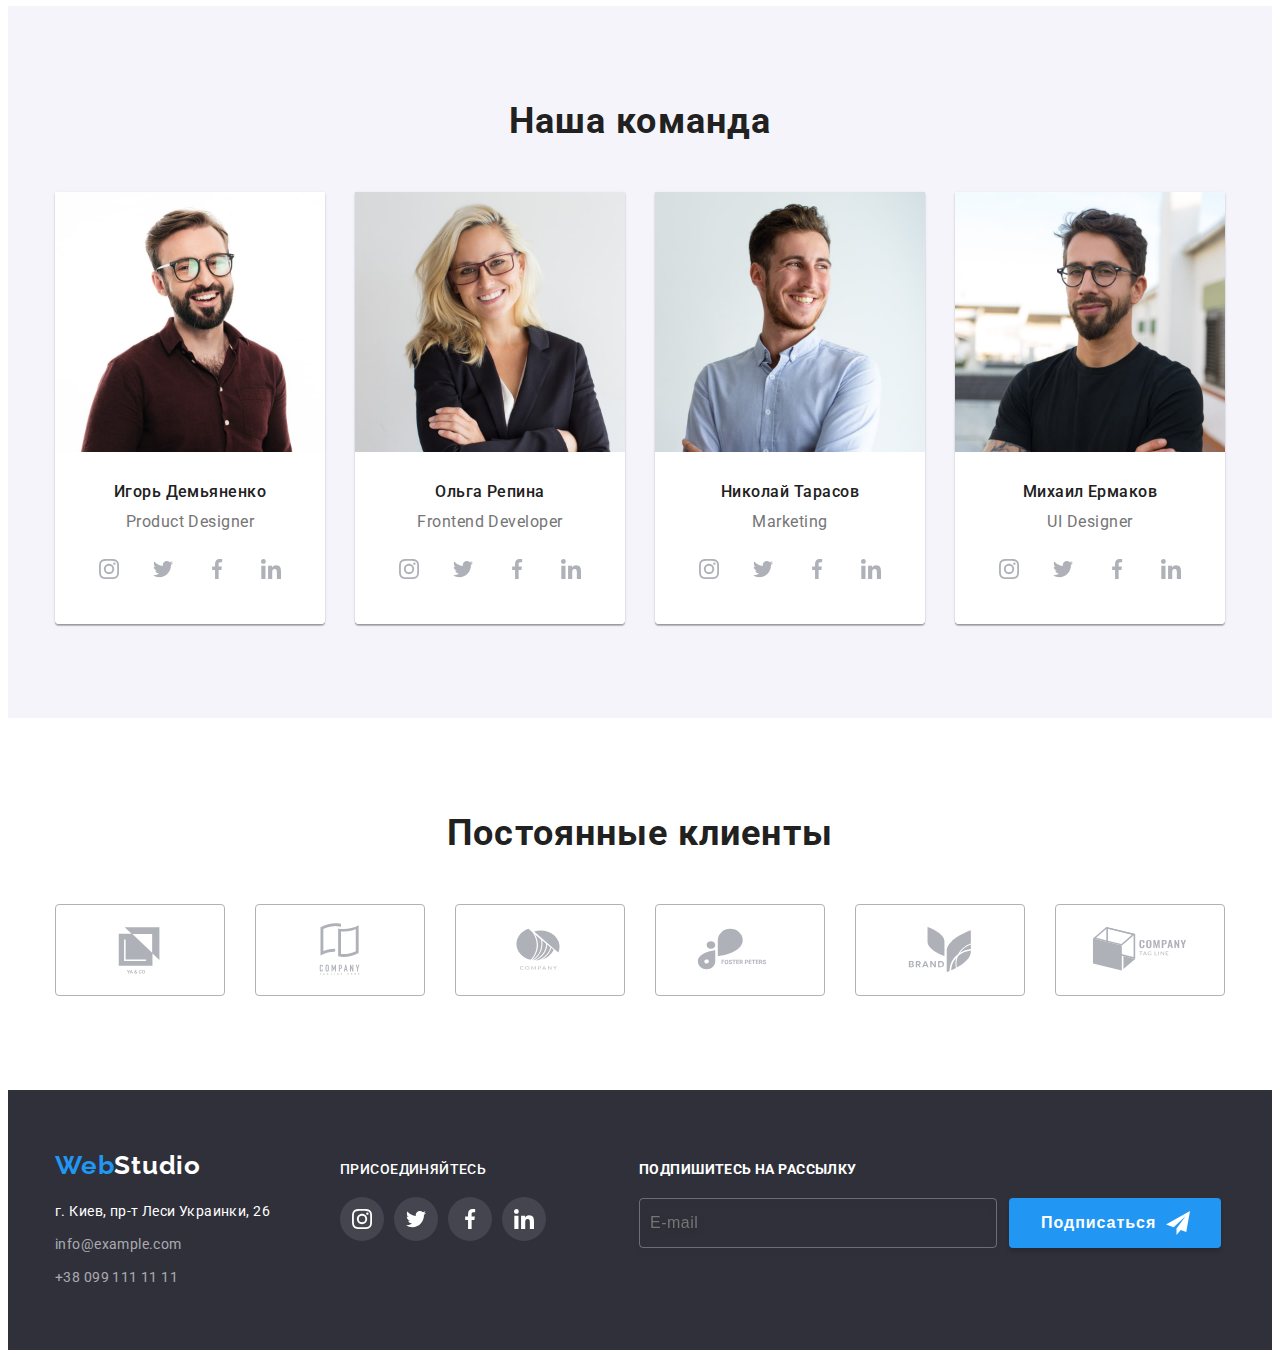
==== commit e4027fe5: "сдача дз" ====
--- a/index.html
+++ b/index.html
@@ -28,36 +28,40 @@
         <header class="header">
             <div class="container header-container">
                 <nav class="header-nav">
-                    <a lang="en" href="./" class="header-logo link"
+                    <a lang="en" href="./" class="logo header__logo link"
                         >Web<span class="dark-color">Studio</span></a
                     >
-                    <ul class="list menu-list">
-                        <li class="menu-item">
+                    <ul class="list header-nav__list">
+                        <li class="header-nav__item">
                             <a
-                                class="menu-link link current"
+                                class="header-nav__link link current"
                                 href="./index.html"
                                 >Студия</a
                             >
                         </li>
-                        <li class="menu-item">
-                            <a class="menu-link link" href="./portfolio.html"
+                        <li class="header-nav__item">
+                            <a
+                                class="header-nav__link link"
+                                href="./portfolio.html"
                                 >Портфолио</a
                             >
                         </li>
-                        <li class="menu-item">
-                            <a class="menu-link link" href="">Контакты</a>
+                        <li class="header-nav__item">
+                            <a class="header-nav__link link" href=""
+                                >Контакты</a
+                            >
                         </li>
                     </ul>
                 </nav>
                 <ul class="list header-connect">
                     <li>
                         <a
-                            class="header-mail link"
+                            class="header-connect__mail link"
                             href="mailto:info@devstudio.com"
                         >
                             info@devstudio.com
                             <svg
-                                class="address-icon header-mail"
+                                class="address-icon header-connect__mail"
                                 width="16px"
                                 height="12px"
                             >
@@ -68,10 +72,13 @@
                         </a>
                     </li>
                     <li>
-                        <a class="header-tel link" href="tel:+380961111111">
+                        <a
+                            class="header-connect__tel link"
+                            href="tel:+380961111111"
+                        >
                             +38 096 111 11 11
                             <svg
-                                class="address-icon header-tel"
+                                class="address-icon header-connect__tel"
                                 width="10px"
                                 height="16px"
                             >
@@ -775,10 +782,10 @@
                             >Условия договора</a
                         ></label
                     >
+                    <button class="modal-form-button" type="submit">
+                        Отправить
+                    </button>
                 </form>
-                <button class="modal-form-button" type="submit">
-                    Отправить
-                </button>
             </div>
         </div>
         <script src="./js/modal.js"></script>
--- a/css/main.min.css
+++ b/css/main.min.css
@@ -1,2 +1,2 @@
-:root{--primary-text-color: #212121;--title-text-color: #757575;--accent-color: #2196f3;--primary-white-color: #ffffff;--accent-secondary-color: #f5f4fa;--background-section-color: #2f303a;--secondary-title-color: #212121}.visually-hidden{position:absolute;white-space:nowrap;width:1px;height:1px;overflow:hidden;border:0;padding:0;clip:rect(0 0 0 0);clip-path:inset(50%);margin:-1px}*,*::before,*::after{box-sizing:border-box}body{color:var(--primary-text-color);font-family:'Roboto', sans-serif}p,h1,h2,h3,h4,h5,h6{margin:0}ul{margin:0;padding:0}button{cursor:pointer}img{display:block}.list{list-style:none}.link{text-decoration:none}.container{width:1200px;padding-left:15px;padding-right:15px;margin:0 auto}.section{padding-top:94px;padding-bottom:94px}.section-after-hero{padding-bottom:94px}.section-background{background-color:#f5f4fa}.section-features{display:flex;align-items:center}.section-title{font-weight:bold;font-size:14px;line-height:1.14;letter-spacing:0.03em;text-transform:uppercase;color:var(--primary-text-color);margin-top:30px}.section-text{margin-top:10px;font-weight:normal;font-size:14px;line-height:1.71;letter-spacing:0.03em;color:var(--title-text-color)}.section-title-text:last-child{margin-right:0}.section-title-text{width:270px;margin-right:30px}.section-icons{border-radius:4px;background-color:#f5f4fa;width:270px;height:120px;display:flex;justify-content:center;align-items:center}.main-btn{font-family:inherit;font-weight:bold;font-size:16px;line-height:1.87;text-align:center;letter-spacing:0.06em;background-color:var(--accent-color);border-radius:4px;border:1px solid var(--accent-color);padding:10px 32px 10px 32px;margin-top:30px;box-shadow:0px 4px 4px rgba(0,0,0,0.15);transition:color 250ms cubic-bezier(0.4, 0, 0.2, 1),background-color 250ms cubic-bezier(0.4, 0, 0.2, 1)}.main-btn:hover,.main-btn:focus{background-color:#188ce8}.btn-light{color:var(--primary-white-color)}.social-link{width:100%;height:100%;display:flex;border-radius:50%;align-items:center;justify-content:center;transition:fill 250ms cubic-bezier(0.4, 0, 0.2, 1),background-color 250ms cubic-bezier(0.4, 0, 0.2, 1)}.social-link:hover,.social-link:focus{background-color:var(--accent-color)}.social-link:hover .social-icon,.social-link:focus .social-icon{fill:#ffffff}.social-list{display:flex;justify-content:center}.menu-list .link.current{color:var(--accent-color)}.menu-list{display:flex}.menu-link{font-weight:500;font-size:14px;line-height:1.14;letter-spacing:0.02em;color:var(--primary-text-color);transition:color 250ms cubic-bezier(0.4, 0, 0.2, 1),background-color 250ms cubic-bezier(0.4, 0, 0.2, 1);position:relative}.menu-link:hover,.menu-link:focus{color:var(--accent-color)}.menu-link.current::after{content:'';width:100%;height:4px;background-color:var(--accent-color);border-radius:2px;position:absolute;left:0;bottom:-32px;cursor:default}.backdrop{width:100vw;height:100vh;background:rgba(0,0,0,0.2);position:fixed;top:0;transition:opacity 250ms cubic-bezier(0.4, 0, 0.2, 1),visibility 250ms cubic-bezier(0.4, 0, 0.2, 1)}.backdrop.is-hidden{visibility:hidden;opacity:0;pointer-events:none}.modal{position:absolute;width:528px;height:581px;background-color:#ffffff;box-shadow:0px 1px 3px rgba(0,0,0,0.12),0px 1px 1px rgba(0,0,0,0.14),0px 2px 1px rgba(0,0,0,0.2);border-radius:4px;top:50%;left:50%;transform:translate(-50%, -50%);padding:40px}.modal-close-icon{fill:#000000;transition:fill 250ms cubic-bezier(0.4, 0, 0.2, 1)}.modal-close-icon:focus,.modal-close-icon:hover{fill:var(--accent-color)}.modal-btn{border:1px solid rgba(0,0,0,0.1);background-color:transparent;width:30px;height:30px;border-radius:50%;position:absolute;top:10px;right:10px;display:flex;align-items:center;justify-content:center}.modal-form{display:flex;flex-direction:column}.modal-form-head{font-family:Roboto;font-style:normal;font-weight:bold;font-size:20px;line-height:1.15;text-align:center;letter-spacing:0.03em;margin-bottom:12px}.modal-form-field{font-family:Roboto;font-style:normal;font-weight:normal;font-size:12px;line-height:1.17;letter-spacing:0.01em;margin-bottom:10px;color:#757575}.modal-form-wrapper{position:relative;margin-top:4px;display:block}.modal-form-input{width:100%;border:1px solid rgba(33,33,33,0.2);border-radius:4px;height:40px;padding-left:30px;transition:border-color 250ms cubic-bezier(0.4, 0, 0.2, 1)}.modal-form-input:focus{outline:none;border-color:var(--accent-color)}.modal-form-message{width:100%;height:120px;border:1px solid rgba(33,33,33,0.2);border-radius:4px;resize:none;margin-top:6px;padding:12px 16px;transition:border-color 250ms cubic-bezier(0.4, 0, 0.2, 1);font-family:Roboto;font-style:normal;font-weight:normal;font-size:12px;line-height:1.17;letter-spacing:0.01em}.modal-form-message:focus{outline:none;border-color:var(--accent-color)}.modal-form-message::placeholder{color:rgba(177,117,117,0.5)}.modal-form-button{font-family:Roboto;font-style:normal;font-weight:bold;font-size:16px;line-height:1.87;letter-spacing:0.06em;text-align:center;background-color:#2196f3;box-shadow:0px 4px 4px rgba(0,0,0,0.15);border-radius:4px;border:1px solid var(--accent-color);color:#ffffff;transition:background-color 250ms cubic-bezier(0.4, 0, 0.2, 1);padding:10px 55px 10px 56px;margin:0 auto;display:flex}.modal-form-button:hover,.modal-form-button:focus{background-color:#188ce8}.modal-form-icon{position:absolute;top:50%;left:12px;transform:translateY(-50%);transition:fill 250ms cubic-bezier(0.4, 0, 0.2, 1)}.modal-form-input:focus+.modal-form-icon{fill:var(--accent-color)}.modal-form-checkbox-label{display:flex;align-items:center;justify-content:center;margin-bottom:30px;font-size:14px;color:#757575;font-style:normal;font-weight:normal;font-size:14px;line-height:1.71;letter-spacing:0.03em}.modal-form-checkbox-label::before{content:'';display:block;width:16px;height:15px;border:2px solid #212121;border-radius:2px;box-shadow:0px 1px 3px rgba(0,0,0,0.12),0px 1px 1px rgba(0,0,0,0.14),0px 2px 1px rgba(0,0,0,0.2);cursor:pointer;margin-right:7px}.accept-policy-contract{color:#2196f3}.modal-form-checkbox:checked+.modal-form-checkbox-label::before{background-image:url(../images/icon-check.svg);background-color:var(--accent-color);border:1px solid var(--accent-color);background-origin:border-box}.modal-form-checkbox:focus+.modal-form-checkbox-label::before{outline:0.5px solid black}.header{border-bottom:1px solid #ececec;padding-top:24px;padding-bottom:25px;z-index:3;width:100%}.header-nav{display:flex;align-items:center}.header-container{display:flex;align-items:center}.header-connect{display:flex;margin-left:auto}.header-connect :not(:last-child){margin-right:30px}.menu-item:not(:last-child){margin-right:50px}.header-tel{font-weight:500;font-size:14px;line-height:1.14;letter-spacing:0.02em;color:var(--title-text-color);display:flex;flex-direction:row-reverse;transition:color 250ms cubic-bezier(0.4, 0, 0.2, 1),background-color 250ms cubic-bezier(0.4, 0, 0.2, 1)}.header-mail{font-weight:500;font-size:14px;line-height:1.14;letter-spacing:0.02em;color:var(--title-text-color);display:flex;flex-direction:row-reverse;align-items:center;justify-content:center;transition:color 250ms cubic-bezier(0.4, 0, 0.2, 1),background-color 250ms cubic-bezier(0.4, 0, 0.2, 1)}.address-icon{margin-right:10px;fill:#757575;transition:fill 250ms cubic-bezier(0.4, 0, 0.2, 1)}.header-logo{font-family:'Raleway';font-weight:bold;font-size:26px;line-height:1.19;letter-spacing:0.03em;color:var(--accent-color);margin-right:93px}.dark-color{color:var(--primary-text-color)}.white-color{color:var(--primary-white-color)}.header-mail:hover,.header-mail:focus,.header-tel:hover,.header-tel:focus{color:var(--accent-color)}.header-mail:hover .address-icon,.header-mail:focus .address-icon,.header-tel:hover .address-icon,.header-tel:focus .address-icon{fill:var(--accent-color)}.hero{background-color:var(--background-section-color);text-align:center;padding:200px 0;background-image:linear-gradient(rgba(47,48,58,0.4), rgba(47,48,58,0.4)),url(../images/hero.jpg);width:1600px;margin:0 auto;background-position:center;background-repeat:no-repeat;background-size:cover}.hero-title{font-weight:900;font-size:44px;line-height:1.36;text-align:center;letter-spacing:0.06em;text-transform:uppercase;color:var(--primary-white-color);width:696px;margin:0 auto}.hero-text{font-weight:bold;font-size:16px;line-height:1.87;text-align:center;letter-spacing:0.06em;color:var(--primary-white-color)}.desc-img{display:flex}.desc-img-item:not(:last-child){margin-right:30px}.desc-img-title:not(:last-child){margin-right:30px}.desc-title{font-weight:bold;font-size:36px;line-height:1.17;text-align:center;letter-spacing:0.03em;color:var(--primary-text-color);text-align:center;margin-bottom:50px}.desc-white{background-color:#ffffff}.desc-text{font-weight:normal;font-size:16px;line-height:1.19;text-align:center;letter-spacing:0.03em;color:var(--title-text-color);margin-top:10px;margin-bottom:16px}.desc-title-text{font-weight:500;font-size:16px;line-height:1.19;text-align:center;letter-spacing:0.03em;color:var(--primary-text-color)}.desc-img-border{box-shadow:0px 1px 3px rgba(0,0,0,0.12),0px 1px 1px rgba(0,0,0,0.14),0px 2px 1px rgba(0,0,0,0.2);border-radius:0px 0px 4px 4px;border-bottom:solid #ffffff}.desc-person{padding-top:30px;padding-bottom:30px}.desc-title-img{background-color:rgba(47,48,58,0.8);position:relative}.desc-text-img{font-weight:500;font-size:14px;line-height:1.14;text-align:center;letter-spacing:0.03em;text-transform:uppercase;background:rgba(47,48,58,0.8);color:#ffffff;bottom:0;left:0;padding-top:27px;padding-bottom:27px;position:absolute;width:100%;display:flex;justify-content:center;align-items:center}.social-item{width:44px;height:44px;margin-right:10px}.social-item:last-child{margin-right:0}.social-icon{fill:#afb1b8}.clients-title{font-family:Roboto;font-style:normal;font-weight:bold;font-size:36px;line-height:42px;text-align:center;letter-spacing:0.03em;color:#212121;margin-bottom:50px}.clients{display:flex}.logo-icon:not(:last-child){margin-right:30px}.logo-icon:last-child{margin-right:0}.logo-after-icon{width:170px;height:92px;border:1px solid #afb1b8;border-radius:4px;background-position:center;background-size:106px;background-repeat:no-repeat}.logo-after-icon:hover,.logo-after-icon:focus{border-color:var(--accent-color)}.clients-logo{width:100%;height:100%;display:flex;align-items:center;justify-content:center;fill:#afb1b8;transition:fill 250ms cubic-bezier(0.4, 0, 0.2, 1),background-color 250ms cubic-bezier(0.4, 0, 0.2, 1)}.clients-logo:hover,.clients-logo:focus{fill:var(--accent-color)}.portfolio-title{font-weight:bold;font-size:18px;line-height:2;letter-spacing:0.06em;color:var(--primary-text-color)}.portfolio-title-text{font-weight:normal;font-size:16px;line-height:1.87;letter-spacing:0.03em;color:var(--title-text-color)}.portfolio-btn{font-family:inherit;font-weight:500;font-size:16px;line-height:1.62;text-align:center;letter-spacing:0.03em;padding:6px 22px;border-radius:4px;border:none;transition:color 250ms cubic-bezier(0.4, 0, 0.2, 1),background-color 250ms cubic-bezier(0.4, 0, 0.2, 1),box-shadow 250ms cubic-bezier(0.4, 0, 0.2, 1)}.portfolio-btn:hover,.portfolio-btn:focus{background:#2196f3;color:var(--primary-white-color);box-shadow:0px 3px 1px rgba(0,0,0,0.1),0px 1px 2px rgba(0,0,0,0.08),0px 2px 2px rgba(0,0,0,0.12)}.portfolio-nav{display:flex;justify-content:center;margin-bottom:50px}.portfolio-btn-title:not(:last-child){margin-right:8px}.portfolio-main{display:flex;flex-wrap:wrap;margin-right:-30px;margin-bottom:-30px}.portfolio-main-title{flex-basis:calc(100% / 3 - 30px);margin-right:30px;margin-bottom:30px}.portfolio-frame{padding:20px 24px;background:#ffffff;border:1px solid #eeeeee}.portfolio-focus:hover,.portfolio-focus:focus{box-shadow:0px 1px 1px rgba(0,0,0,0.12),0px 4px 4px rgba(0,0,0,0.06),1px 4px 6px rgba(0,0,0,0.16)}.portfolio-focus{transition:box-shadow 250ms cubic-bezier(0.4, 0, 0.2, 1)}.portfolio-focus-text{font-family:Roboto;font-style:normal;font-weight:normal;font-size:18px;line-height:1.56;letter-spacing:0.03em;position:absolute;top:0;left:0;color:#ffffff;background-color:rgba(33,150,243,0.9);padding:63px 24px;height:100%;transform:translateY(100%);transition:transform 250ms cubic-bezier(0.4, 0, 0.2, 1)}.portfolio-item-wrap{position:relative;overflow:hidden}.portfolio-main-title:hover .portfolio-focus-text{transform:translateY(0)}.footer{background-color:var(--background-section-color);padding-top:60px;padding-bottom:60px;display:flex;align-items:center}.footer-join{margin-left:70px}.footer-join-title{font-style:normal;font-weight:500;font-size:14px;line-height:16px;letter-spacing:0.03em;text-transform:uppercase;color:#ffffff;margin-bottom:20px}.footer-list{display:flex;justify-content:center}.footer-address{font-style:normal;font-weight:normal;font-size:14px;line-height:1.71;letter-spacing:0.03em;margin-top:20px}.footer-mail{font-weight:normal;font-size:14px;line-height:1.71;letter-spacing:0.03em;color:rgba(255,255,255,0.6);transition:color 250ms cubic-bezier(0.4, 0, 0.2, 1),background-color 250ms cubic-bezier(0.4, 0, 0.2, 1)}.footer-tele{font-weight:normal;font-size:14px;line-height:1.71;letter-spacing:0.03em;color:rgba(255,255,255,0.6);transition:color 250ms cubic-bezier(0.4, 0, 0.2, 1),background-color 250ms cubic-bezier(0.4, 0, 0.2, 1)}.footer-logo{font-family:'Raleway';font-weight:bold;font-size:26px;line-height:1.19;letter-spacing:0.03em;color:var(--accent-color);display:flex}.footer-connect{margin-top:9px}.footer-container{display:flex;align-items:baseline}.footer-tele:hover,.footer-tele:focus,.footer-mail:hover,.footer-mail:focus{color:var(--accent-color)}.footer-mailing{margin-left:93px}.footer-mailing-field{display:flex}.footer-mailing-text{font-family:Roboto;font-style:normal;font-weight:bold;font-size:14px;line-height:1.14;letter-spacing:0.03em;text-transform:uppercase;color:#ffffff;margin-bottom:20px}.footer-mailing-email{resize:none;background-color:transparent;width:358px;height:50px;border:1px solid rgba(255,255,255,0.3);box-sizing:border-box;filter:drop-shadow(0px 4px 4px rgba(0,0,0,0.15));border-radius:4px;padding:10px;color:#ffffff;font-family:Roboto;font-style:normal;font-weight:normal;font-size:16px;line-height:1.25;letter-spacing:0.03em}.footer-subscribe-button{padding:10px 28px 10px 29px;margin-left:12px;height:50px;background-color:var(--accent-color);border:solid var(--accent-color);color:#ffffff;font-family:Roboto;font-style:normal;font-weight:bold;font-size:16px;line-height:1.87;text-align:center;letter-spacing:0.06em;box-shadow:0px 4px 4px rgba(0,0,0,0.15);border-radius:4px;display:flex;align-items:center}.footer-subscribe-icon{margin-left:10px}.join-item{width:44px;height:44px;margin-right:10px}.join-item:last-child{margin-right:0}.join-link:hover,.join-link:focus{background-color:var(--accent-color);border-radius:50%}.join-icon{fill:#ffffff}.join-link{width:100%;height:100%;display:flex;align-items:center;justify-content:center;background:rgba(255,255,255,0.1);border-radius:50%;transition:fill 250ms cubic-bezier(0.4, 0, 0.2, 1),background-color 250ms cubic-bezier(0.4, 0, 0.2, 1)}
+:root{--primary-text-color: #212121;--title-text-color: #757575;--accent-color: #2196f3;--primary-white-color: #ffffff;--accent-secondary-color: #f5f4fa;--background-section-color: #2f303a;--secondary-title-color: #212121}.visually-hidden{position:absolute;white-space:nowrap;width:1px;height:1px;overflow:hidden;border:0;padding:0;clip:rect(0 0 0 0);clip-path:inset(50%);margin:-1px}*,*::before,*::after{box-sizing:border-box}body{color:var(--primary-text-color);font-family:'Roboto', sans-serif}p,h1,h2,h3,h4,h5,h6{margin:0}ul{margin:0;padding:0}button{cursor:pointer}img{display:block}.list{list-style:none}.link{text-decoration:none}.container{width:1200px;padding-left:15px;padding-right:15px;margin:0 auto}.section{padding-top:94px;padding-bottom:94px}.section-after-hero{padding-bottom:94px}.section-background{background-color:#f5f4fa}.section-features{display:flex;align-items:center}.section-title{font-weight:bold;font-size:14px;line-height:1.14;letter-spacing:0.03em;text-transform:uppercase;color:var(--primary-text-color);margin-top:30px}.section-text{margin-top:10px;font-weight:normal;font-size:14px;line-height:1.71;letter-spacing:0.03em;color:var(--title-text-color)}.section-title-text{width:270px;margin-right:30px}.section-title-text:last-child{margin-right:0}.section-icons{border-radius:4px;background-color:#f5f4fa;width:270px;height:120px;display:flex;justify-content:center;align-items:center}.main-btn{font-family:inherit;font-weight:bold;font-size:16px;line-height:1.87;text-align:center;letter-spacing:0.06em;background-color:var(--accent-color);border-radius:4px;border:1px solid var(--accent-color);padding:10px 32px 10px 32px;margin-top:30px;box-shadow:0px 4px 4px rgba(0,0,0,0.15);transition:color 250ms cubic-bezier(0.4, 0, 0.2, 1),background-color 250ms cubic-bezier(0.4, 0, 0.2, 1)}.main-btn:hover,.main-btn:focus{background-color:#188ce8}.btn-light{color:var(--primary-white-color)}.social-link{width:100%;height:100%;display:flex;border-radius:50%;align-items:center;justify-content:center;transition:fill 250ms cubic-bezier(0.4, 0, 0.2, 1),background-color 250ms cubic-bezier(0.4, 0, 0.2, 1)}.social-link:hover,.social-link:focus{background-color:var(--accent-color)}.social-link:hover .social-icon,.social-link:focus .social-icon{fill:#ffffff}.social-list{display:flex;justify-content:center}.backdrop{width:100vw;height:100vh;background:rgba(0,0,0,0.2);position:fixed;top:0;transition:opacity 250ms cubic-bezier(0.4, 0, 0.2, 1),visibility 250ms cubic-bezier(0.4, 0, 0.2, 1)}.backdrop.is-hidden{visibility:hidden;opacity:0;pointer-events:none}.modal{position:absolute;width:528px;height:581px;background-color:#ffffff;box-shadow:0px 1px 3px rgba(0,0,0,0.12),0px 1px 1px rgba(0,0,0,0.14),0px 2px 1px rgba(0,0,0,0.2);border-radius:4px;top:50%;left:50%;transform:translate(-50%, -50%);padding:40px}.modal-close-icon{fill:#000000;transition:fill 250ms cubic-bezier(0.4, 0, 0.2, 1)}.modal-close-icon:focus,.modal-close-icon:hover{fill:var(--accent-color)}.modal-form{display:flex;flex-direction:column}.modal-form-head{font-family:Roboto;font-style:normal;font-weight:bold;font-size:20px;line-height:1.15;text-align:center;letter-spacing:0.03em;margin-bottom:12px}.modal-form-field{font-family:Roboto;font-style:normal;font-weight:normal;font-size:12px;line-height:1.17;letter-spacing:0.01em;margin-bottom:10px;color:#757575}.modal-form-wrapper{position:relative;margin-top:4px;display:block}.modal-form-input{width:100%;border:1px solid rgba(33,33,33,0.2);border-radius:4px;height:40px;padding-left:30px;transition:border-color 250ms cubic-bezier(0.4, 0, 0.2, 1)}.modal-form-input:focus{outline:none;border-color:var(--accent-color)}.modal-form-message{width:100%;height:120px;border:1px solid rgba(33,33,33,0.2);border-radius:4px;resize:none;margin-top:6px;padding:12px 16px;transition:border-color 250ms cubic-bezier(0.4, 0, 0.2, 1);font-style:normal;font-weight:normal;font-size:12px;line-height:1.17;letter-spacing:0.01em}.modal-form-message:focus{outline:none;border-color:var(--accent-color)}.modal-form-message::placeholder{color:rgba(177,117,117,0.5)}.modal-form-icon{position:absolute;top:50%;left:12px;transform:translateY(-50%);transition:fill 250ms cubic-bezier(0.4, 0, 0.2, 1)}.modal-form-input:focus+.modal-form-icon{fill:var(--accent-color)}.modal-form-checkbox-label{display:flex;align-items:center;justify-content:center;margin-bottom:30px;font-size:14px;color:#757575;font-style:normal;font-weight:normal;font-size:14px;line-height:1.71;letter-spacing:0.03em}.modal-form-checkbox-label::before{content:'';display:block;width:16px;height:15px;border:2px solid #212121;border-radius:2px;box-shadow:0px 1px 3px rgba(0,0,0,0.12),0px 1px 1px rgba(0,0,0,0.14),0px 2px 1px rgba(0,0,0,0.2);cursor:pointer;margin-right:7px}.modal-form-checkbox:checked+.modal-form-checkbox-label::before{background-image:url(../images/icon-check.svg);background-color:var(--accent-color);border:1px solid var(--accent-color);background-origin:border-box}.modal-form-checkbox:focus+.modal-form-checkbox-label::before{outline:0.5px solid black}.accept-policy-contract{color:var(--accent-color)}.modal-form-button{font-style:normal;font-weight:bold;font-size:16px;line-height:1.87;letter-spacing:0.06em;text-align:center;background-color:var(--accent-color);box-shadow:0px 4px 4px rgba(0,0,0,0.15);border-radius:4px;border:1px solid var(--accent-color);color:#ffffff;transition:background-color 250ms cubic-bezier(0.4, 0, 0.2, 1);padding:10px 55px 10px 56px;margin:0 auto;display:flex}.modal-form-button:hover,.modal-form-button:focus{background-color:#188ce8}.modal-btn{border:1px solid rgba(0,0,0,0.1);background-color:transparent;width:30px;height:30px;border-radius:50%;position:absolute;top:10px;right:10px;display:flex;align-items:center;justify-content:center}.header{border-bottom:1px solid #ececec;padding-top:24px;padding-bottom:25px;z-index:3;width:100%}.header-nav{display:flex;align-items:center}.header-container{display:flex;align-items:center}.header-connect{display:flex;margin-left:auto}.header-connect :not(:last-child){margin-right:30px}.header-connect__tel{font-weight:500;font-size:14px;line-height:1.14;letter-spacing:0.02em;color:var(--title-text-color);display:flex;flex-direction:row-reverse;transition:color 250ms cubic-bezier(0.4, 0, 0.2, 1),background-color 250ms cubic-bezier(0.4, 0, 0.2, 1)}.header-connect__mail{font-weight:500;font-size:14px;line-height:1.14;letter-spacing:0.02em;color:var(--title-text-color);display:flex;flex-direction:row-reverse;align-items:center;justify-content:center;transition:color 250ms cubic-bezier(0.4, 0, 0.2, 1),background-color 250ms cubic-bezier(0.4, 0, 0.2, 1)}.address-icon{margin-right:10px;fill:#757575;transition:fill 250ms cubic-bezier(0.4, 0, 0.2, 1)}.logo{font-family:'Raleway';font-weight:bold;font-size:26px;line-height:1.19;letter-spacing:0.03em;color:var(--accent-color)}.header__logo{margin-right:93px}.dark-color{color:var(--primary-text-color)}.white-color{color:var(--primary-white-color)}.header-connect__mail:hover,.header-connect__mail:focus,.header-connect__tel:hover,.header-connect__tel:focus{color:var(--accent-color)}.header-connect__mail:hover .address-icon,.header-connect__mail:focus .address-icon,.header-connect__tel:hover .address-icon,.header-connect__tel:focus .address-icon{fill:var(--accent-color)}.header-nav__list .link.current{color:var(--accent-color)}.header-nav__list{display:flex}.header-nav__item:not(:last-child){margin-right:50px}.header-nav__link{font-weight:500;font-size:14px;line-height:1.14;letter-spacing:0.02em;color:var(--primary-text-color);transition:color 250ms cubic-bezier(0.4, 0, 0.2, 1),background-color 250ms cubic-bezier(0.4, 0, 0.2, 1);position:relative}.header-nav__link:hover,.header-nav__link:focus{color:var(--accent-color)}.header-nav__link.current::after{content:'';width:100%;height:4px;background-color:var(--accent-color);border-radius:2px;position:absolute;left:0;bottom:-32px;cursor:default}.hero{background-color:var(--background-section-color);text-align:center;padding:200px 0;background-image:linear-gradient(rgba(47,48,58,0.4), rgba(47,48,58,0.4)),url(../images/hero.jpg);width:1600px;margin:0 auto;background-position:center;background-repeat:no-repeat;background-size:cover}.hero-title{font-weight:900;font-size:44px;line-height:1.36;text-align:center;letter-spacing:0.06em;text-transform:uppercase;color:var(--primary-white-color);width:696px;margin:0 auto}.hero-text{font-weight:bold;font-size:16px;line-height:1.87;text-align:center;letter-spacing:0.06em;color:var(--primary-white-color)}.desc-img{display:flex}.desc-img-item:not(:last-child){margin-right:30px}.desc-img-title:not(:last-child){margin-right:30px}.desc-title{font-weight:bold;font-size:36px;line-height:1.17;text-align:center;letter-spacing:0.03em;color:var(--primary-text-color);text-align:center;margin-bottom:50px}.desc-white{background-color:#ffffff}.desc-text{font-weight:normal;font-size:16px;line-height:1.19;text-align:center;letter-spacing:0.03em;color:var(--title-text-color);margin-top:10px;margin-bottom:16px}.desc-title-text{font-weight:500;font-size:16px;line-height:1.19;text-align:center;letter-spacing:0.03em;color:var(--primary-text-color)}.desc-img-border{box-shadow:0px 1px 3px rgba(0,0,0,0.12),0px 1px 1px rgba(0,0,0,0.14),0px 2px 1px rgba(0,0,0,0.2);border-radius:0px 0px 4px 4px;border-bottom:solid #ffffff}.desc-person{padding-top:30px;padding-bottom:30px}.desc-title-img{background-color:rgba(47,48,58,0.8);position:relative}.desc-text-img{font-weight:500;font-size:14px;line-height:1.14;text-align:center;letter-spacing:0.03em;text-transform:uppercase;background:rgba(47,48,58,0.8);color:#ffffff;bottom:0;left:0;padding-top:27px;padding-bottom:27px;position:absolute;width:100%;display:flex;justify-content:center;align-items:center}.social-item{width:44px;height:44px;margin-right:10px}.social-item:last-child{margin-right:0}.social-icon{fill:#afb1b8}.clients-title{font-family:Roboto;font-style:normal;font-weight:bold;font-size:36px;line-height:42px;text-align:center;letter-spacing:0.03em;color:#212121;margin-bottom:50px}.clients{display:flex}.logo-icon:not(:last-child){margin-right:30px}.logo-icon:last-child{margin-right:0}.logo-after-icon{width:170px;height:92px;border:1px solid #afb1b8;border-radius:4px;background-position:center;background-size:106px;background-repeat:no-repeat}.logo-after-icon:hover,.logo-after-icon:focus{border-color:var(--accent-color)}.clients-logo{width:100%;height:100%;display:flex;align-items:center;justify-content:center;fill:#afb1b8;transition:fill 250ms cubic-bezier(0.4, 0, 0.2, 1),background-color 250ms cubic-bezier(0.4, 0, 0.2, 1)}.clients-logo:hover,.clients-logo:focus{fill:var(--accent-color)}.portfolio-title{font-weight:bold;font-size:18px;line-height:2;letter-spacing:0.06em;color:var(--primary-text-color)}.portfolio-title-text{font-weight:normal;font-size:16px;line-height:1.87;letter-spacing:0.03em;color:var(--title-text-color)}.portfolio-btn{font-family:inherit;font-weight:500;font-size:16px;line-height:1.62;text-align:center;letter-spacing:0.03em;padding:6px 22px;border-radius:4px;border:none;transition:color 250ms cubic-bezier(0.4, 0, 0.2, 1),background-color 250ms cubic-bezier(0.4, 0, 0.2, 1),box-shadow 250ms cubic-bezier(0.4, 0, 0.2, 1)}.portfolio-btn:hover,.portfolio-btn:focus{background:#2196f3;color:var(--primary-white-color);box-shadow:0px 3px 1px rgba(0,0,0,0.1),0px 1px 2px rgba(0,0,0,0.08),0px 2px 2px rgba(0,0,0,0.12)}.portfolio-nav{display:flex;justify-content:center;margin-bottom:50px}.portfolio-btn-title:not(:last-child){margin-right:8px}.portfolio-main{display:flex;flex-wrap:wrap;margin-right:-30px;margin-bottom:-30px}.portfolio-main-title{flex-basis:calc(100% / 3 - 30px);margin-right:30px;margin-bottom:30px}.portfolio-frame{padding:20px 24px;background:#ffffff;border:1px solid #eeeeee}.portfolio-focus{transition:box-shadow 250ms cubic-bezier(0.4, 0, 0.2, 1)}.portfolio-focus:hover,.portfolio-focus:focus{box-shadow:0px 1px 1px rgba(0,0,0,0.12),0px 4px 4px rgba(0,0,0,0.06),1px 4px 6px rgba(0,0,0,0.16)}.portfolio-focus-text{font-family:Roboto;font-style:normal;font-weight:normal;font-size:18px;line-height:1.56;letter-spacing:0.03em;position:absolute;top:0;left:0;color:#ffffff;background-color:rgba(33,150,243,0.9);padding:63px 24px;height:100%;transform:translateY(100%);transition:transform 250ms cubic-bezier(0.4, 0, 0.2, 1)}.portfolio-item-wrap{position:relative;overflow:hidden}.portfolio-main-title:hover .portfolio-focus-text{transform:translateY(0)}.footer{background-color:var(--background-section-color);padding-top:60px;padding-bottom:60px;display:flex;align-items:center}.footer-join{margin-left:70px}.footer-join-title{font-style:normal;font-weight:500;font-size:14px;line-height:16px;letter-spacing:0.03em;text-transform:uppercase;color:#ffffff;margin-bottom:20px}.footer-list{display:flex;justify-content:center}.footer-address{font-style:normal;font-weight:normal;font-size:14px;line-height:1.71;letter-spacing:0.03em;margin-top:20px}.footer-mail{font-weight:normal;font-size:14px;line-height:1.71;letter-spacing:0.03em;color:rgba(255,255,255,0.6);transition:color 250ms cubic-bezier(0.4, 0, 0.2, 1),background-color 250ms cubic-bezier(0.4, 0, 0.2, 1)}.footer-tele{font-weight:normal;font-size:14px;line-height:1.71;letter-spacing:0.03em;color:rgba(255,255,255,0.6);transition:color 250ms cubic-bezier(0.4, 0, 0.2, 1),background-color 250ms cubic-bezier(0.4, 0, 0.2, 1)}.footer-logo{font-family:'Raleway';font-weight:bold;font-size:26px;line-height:1.19;letter-spacing:0.03em;color:var(--accent-color);display:flex}.footer-connect{margin-top:9px}.footer-container{display:flex;align-items:baseline}.footer-tele:hover,.footer-tele:focus,.footer-mail:hover,.footer-mail:focus{color:var(--accent-color)}.footer-mailing{margin-left:93px}.footer-mailing-field{display:flex}.footer-mailing-text{font-family:Roboto;font-style:normal;font-weight:bold;font-size:14px;line-height:1.14;letter-spacing:0.03em;text-transform:uppercase;color:#ffffff;margin-bottom:20px}.footer-mailing-email{resize:none;background-color:transparent;width:358px;height:50px;border:1px solid rgba(255,255,255,0.3);box-sizing:border-box;filter:drop-shadow(0px 4px 4px rgba(0,0,0,0.15));border-radius:4px;padding:10px;color:#ffffff;font-style:normal;font-weight:normal;font-size:16px;line-height:1.25;letter-spacing:0.03em}.footer-subscribe-button{padding:10px 28px 10px 29px;margin-left:12px;height:50px;background-color:var(--accent-color);border:solid var(--accent-color);color:#ffffff;font-style:normal;font-weight:bold;font-size:16px;line-height:1.87;text-align:center;letter-spacing:0.06em;box-shadow:0px 4px 4px rgba(0,0,0,0.15);border-radius:4px;display:flex;align-items:center}.footer-subscribe-icon{margin-left:10px}.join-item{width:44px;height:44px;margin-right:10px}.join-item:last-child{margin-right:0}.join-icon{fill:#ffffff}.join-link{width:100%;height:100%;display:flex;align-items:center;justify-content:center;background:rgba(255,255,255,0.1);border-radius:50%;transition:fill 250ms cubic-bezier(0.4, 0, 0.2, 1),background-color 250ms cubic-bezier(0.4, 0, 0.2, 1)}.join-link:hover,.join-link:focus{background-color:var(--accent-color);border-radius:50%}
 /*# sourceMappingURL=main.min.css.map */